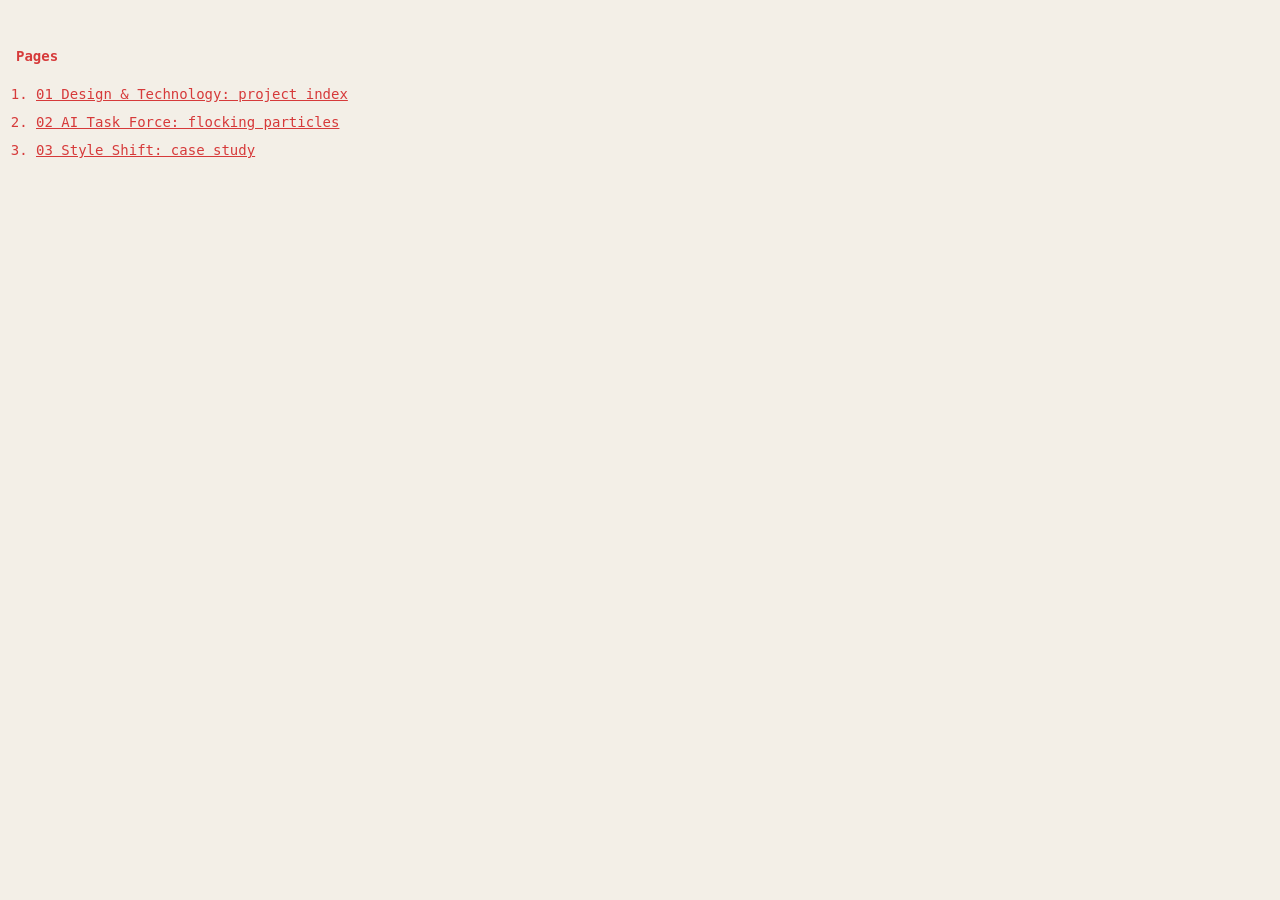
==== index.html @ 330fb791 "Initial commit: pages 01-03, shared tokens, memory knowledge" ====
<!doctype html>
<html lang="en">
<head>
  <meta charset="utf-8">
  <meta name="viewport" content="width=device-width, initial-scale=1">
  <title>Pages</title>
  <link rel="stylesheet" href="shared/reset.css">
  <link rel="stylesheet" href="shared/tokens.css">
  <style>
    /* Temporary launcher. Replaced by the stitched scroll site at the end. */
    body { background: var(--bg); font-family: var(--font-sans); color: var(--accent); padding: 48px var(--gutter); }
    h1 { font-size: 14px; font-weight: 700; margin-bottom: 16px; }
    ol { padding-left: 20px; font-size: 14px; line-height: 2; }
    a { color: inherit; }
    .todo { opacity: 0.45; }
  </style>
</head>
<body>
  <h1>Pages</h1>
  <ol>
    <li><a href="pages/01-intro/index.html">01 Design &amp; Technology: project index</a></li>
    <li><a href="pages/02-flock/index.html">02 AI Task Force: flocking particles</a></li>
    <li><a href="pages/03-styleshift/index.html">03 Style Shift: case study</a></li>
  </ol>
</body>
</html>
---- shared/tokens.css ----
/* Design tokens shared by every page. Change brand values here only. */
:root {
  --bg: #f3efe7; /* cream paper; page 01 set this and every page matches it */
  --accent: #d63a3a;
  --accent-rgb: 214, 58, 58; /* same red, for rgba() in canvas/CSS */
  --pencil-rgb: 52, 52, 58; /* graphite, for pencil-style canvas marks */
  --ink: #111111;

  --font-sans: Consolas, "Cascadia Mono", "SF Mono", Menlo, "DejaVu Sans Mono", monospace;

  --text-sm: 14px;
  --leading: 1.45;

  --gutter: 16px;
  --measure: 370px; /* width of the centered copy block */
}
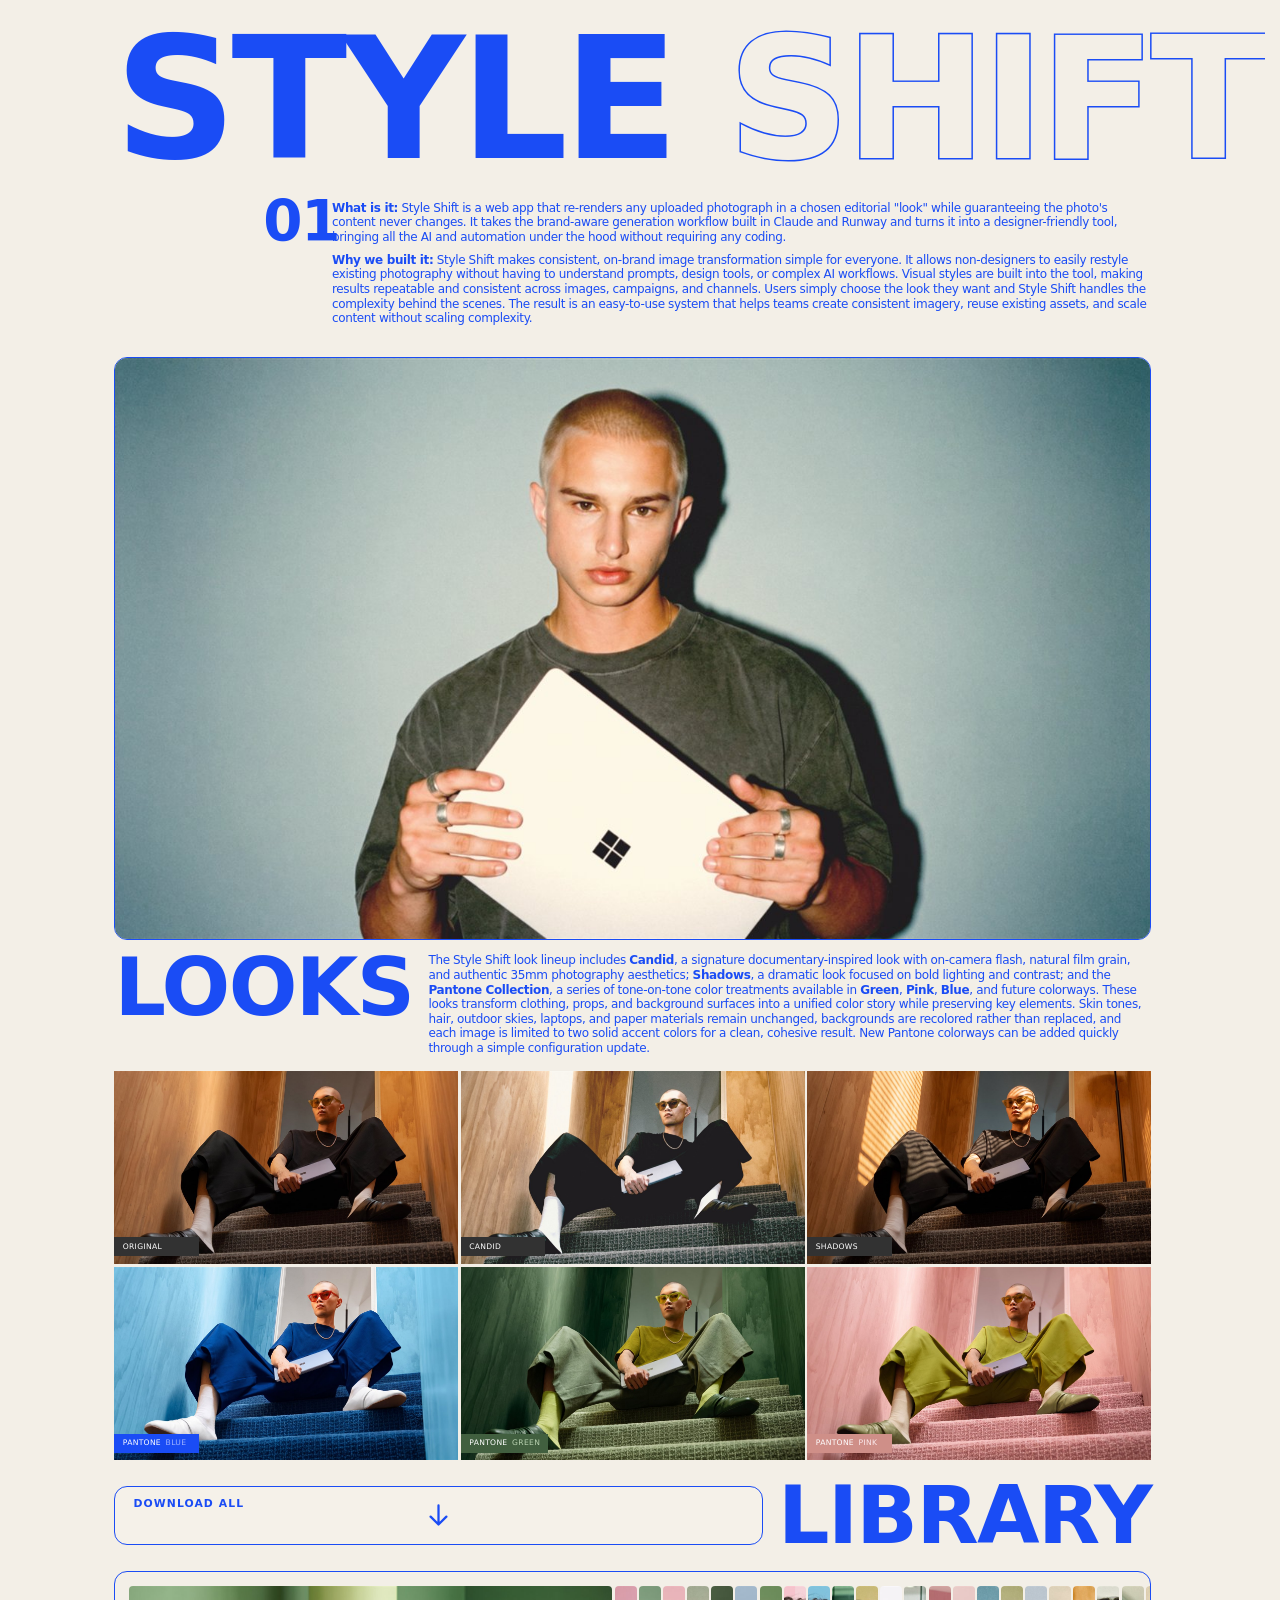
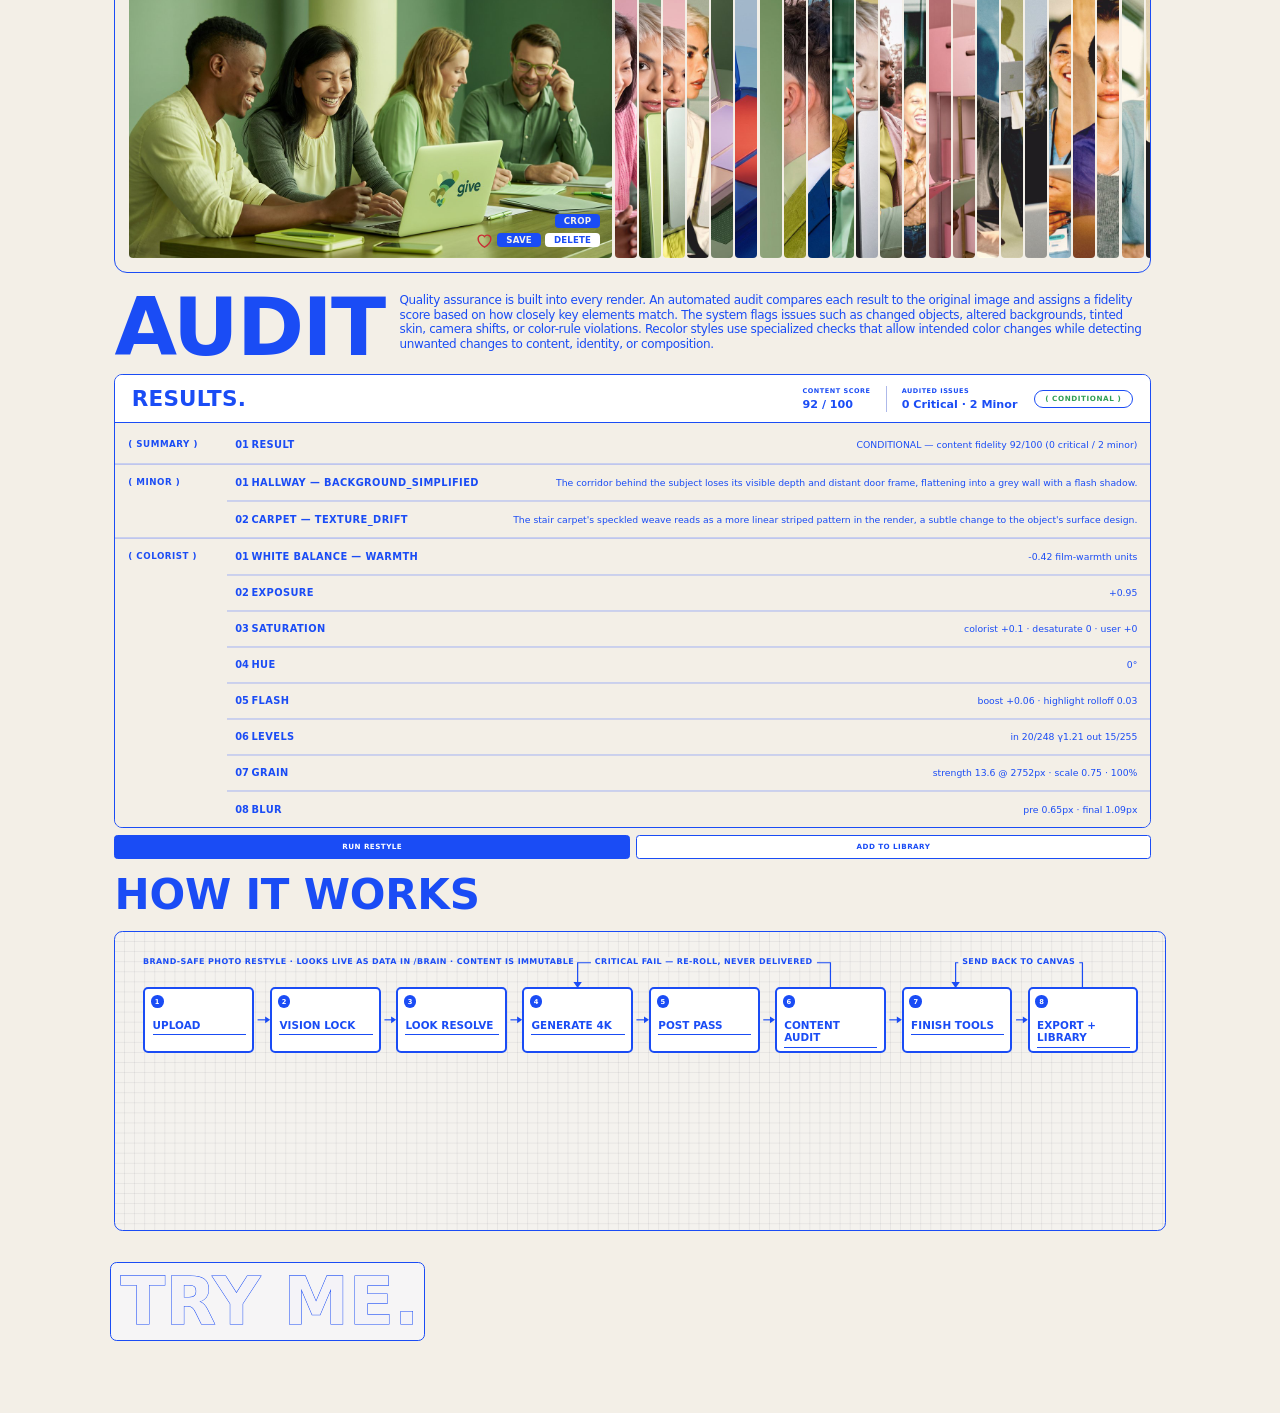
==== commit 29d70c63: "Root opens Style Shift directly; launcher list removed" ====
--- a/index.html
+++ b/index.html
@@ -2,25 +2,14 @@
 <html lang="en">
 <head>
   <meta charset="utf-8">
-  <meta name="viewport" content="width=device-width, initial-scale=1">
-  <title>Pages</title>
-  <link rel="stylesheet" href="shared/reset.css">
-  <link rel="stylesheet" href="shared/tokens.css">
-  <style>
-    /* Temporary launcher. Replaced by the stitched scroll site at the end. */
-    body { background: var(--bg); font-family: var(--font-sans); color: var(--accent); padding: 48px var(--gutter); }
-    h1 { font-size: 14px; font-weight: 700; margin-bottom: 16px; }
-    ol { padding-left: 20px; font-size: 14px; line-height: 2; }
-    a { color: inherit; }
-    .todo { opacity: 0.45; }
-  </style>
+  <title>Style Shift</title>
+  <!-- The site currently opens straight on the Style Shift page. The other
+       pages stay in pages/ but are not linked from anywhere. -->
+  <meta http-equiv="refresh" content="0; url=pages/03-styleshift/index.html">
+  <link rel="canonical" href="pages/03-styleshift/index.html">
+  <script>location.replace("pages/03-styleshift/index.html");</script>
 </head>
 <body>
-  <h1>Pages</h1>
-  <ol>
-    <li><a href="pages/01-intro/index.html">01 Design &amp; Technology: project index</a></li>
-    <li><a href="pages/02-flock/index.html">02 AI Task Force: flocking particles</a></li>
-    <li><a href="pages/03-styleshift/index.html">03 Style Shift: case study</a></li>
-  </ol>
+  <a href="pages/03-styleshift/index.html">Style Shift</a>
 </body>
 </html>
